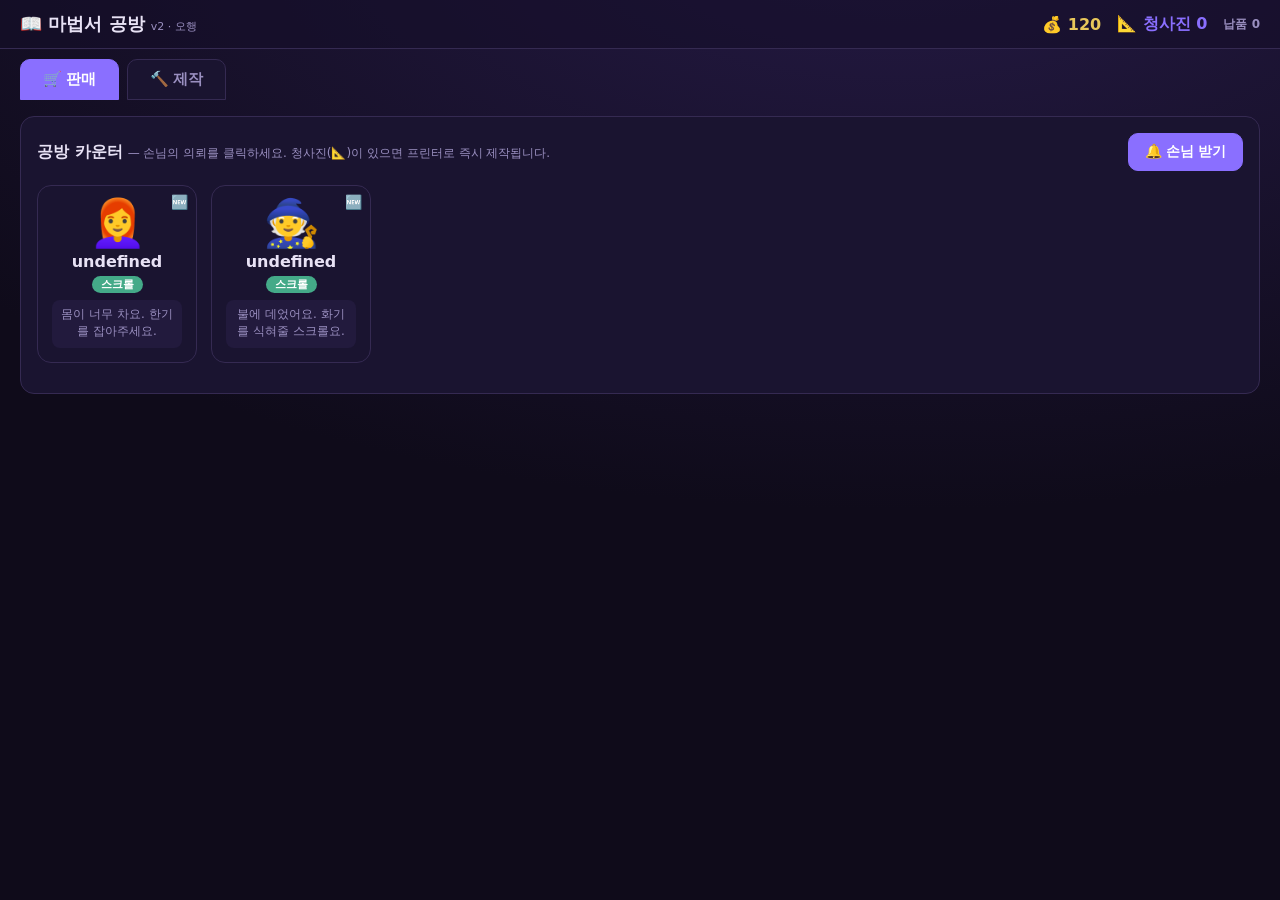
==== v2/index.html @ 802df1ad "v2 오행 프로토타입 추가 (판매/제작 탭, 청사진·프린터 루프) 리뷰 장벽(해석·공식·정보량)을 오행으로 단순화한 v2를 v2/ 폴더에 추가. - 판매 탭: NPC 손님 의뢰 →" ====
<!DOCTYPE html>
<html lang="ko">
<head>
<meta charset="UTF-8" />
<meta name="viewport" content="width=device-width, initial-scale=1.0" />
<title>마법서 공방 v2 — 오행 프로토타입</title>
<style>
/* ===================== 테마 ===================== */
:root{
  --bg:#0f0b1a; --panel:#1a1430; --panel2:#221a3d; --ink:#e8e2f5; --muted:#9a8fc0;
  --gold:#e8c75a; --accent:#8a6fff; --line:#352a52; --ok:#5ad08a; --fail:#ff7a8a;
  --wood:#5cc46a; --fire:#ef5350; --earth:#c8a06a; --metal:#f2d65a; --water:#4aa3f0;
}
*{box-sizing:border-box;}
body{margin:0;font-family:'Pretendard','Apple SD Gothic Neo','Malgun Gothic',system-ui,sans-serif;
  background:radial-gradient(1200px 600px at 70% -10%,#251a45,var(--bg));color:var(--ink);min-height:100vh;}
.topbar{display:flex;align-items:center;justify-content:space-between;padding:12px 20px;
  border-bottom:1px solid var(--line);background:rgba(20,14,40,.6);position:sticky;top:0;z-index:20;}
.topbar h1{font-size:18px;margin:0;}
.topbar .sub{font-size:11px;color:var(--muted);font-weight:400;}
.stats{display:flex;gap:16px;align-items:center;font-weight:700;}
.stats .gold{color:var(--gold);} .stats .bp{color:var(--accent);}
.tabbar{display:flex;gap:8px;padding:10px 20px 0;}
.tabbar button{flex:0 0 auto;padding:10px 22px;border:1px solid var(--line);background:var(--panel);
  color:var(--muted);border-radius:10px 10px 0 0;cursor:pointer;font-size:15px;font-weight:700;}
.tabbar button.active{background:var(--accent);color:#fff;border-color:var(--accent);}
.screen{display:none;padding:16px 20px 40px;} .screen.active{display:block;}
.card{background:var(--panel);border:1px solid var(--line);border-radius:14px;padding:16px;}
.btn{border:1px solid var(--line);background:var(--panel2);color:var(--ink);padding:9px 16px;
  border-radius:10px;cursor:pointer;font-size:14px;font-weight:600;transition:.12s;}
.btn:hover{border-color:var(--accent);} .btn:disabled{opacity:.4;cursor:not-allowed;}
.btn.primary{background:var(--accent);border-color:var(--accent);color:#fff;}
.btn.gold{background:var(--gold);border-color:var(--gold);color:#2a1f00;}
.btn.big{padding:13px 18px;font-size:16px;width:100%;}
.btn.small{padding:6px 11px;font-size:13px;}
.hint{color:var(--muted);font-size:13px;line-height:1.6;}
.tiny{font-size:12px;color:var(--muted);}
.badge{font-size:11px;font-weight:700;padding:2px 9px;border-radius:999px;background:var(--accent);color:#fff;}
.badge.t1{background:#4a8;} .badge.t2{background:var(--accent);} .badge.t3{background:var(--gold);color:#2a1f00;}

/* ===================== 판매 화면 ===================== */
.counter{display:flex;gap:14px;flex-wrap:wrap;margin:14px 0;}
.npc{width:160px;background:var(--panel);border:1px solid var(--line);border-radius:14px;padding:14px;
  cursor:pointer;text-align:center;transition:.15s;position:relative;}
.npc:hover{transform:translateY(-3px);border-color:var(--accent);}
.npc.selected{border-color:var(--gold);box-shadow:0 0 0 2px var(--gold) inset;}
.npc .face{font-size:46px;line-height:1;}
.npc .name{font-weight:700;margin:6px 0 2px;}
.npc .bubble{font-size:12px;color:var(--muted);background:var(--panel2);border-radius:8px;padding:6px;margin-top:8px;min-height:48px;}
.npc .bp-flag{position:absolute;top:8px;right:8px;font-size:14px;}
.empty-counter{color:var(--muted);font-style:italic;padding:30px;text-align:center;width:100%;}
.deal{margin-top:8px;}
.tags{display:flex;gap:6px;flex-wrap:wrap;margin:8px 0;}
.el-tag{font-size:13px;font-weight:700;padding:3px 10px;border-radius:8px;border:1px solid;}

/* ===================== 제작 화면 ===================== */
.craft-layout{display:grid;grid-template-columns:300px 1fr 280px;gap:16px;align-items:start;}
@media(max-width:1100px){.craft-layout{grid-template-columns:1fr;}}
.craft-canvas-wrap{display:flex;flex-direction:column;align-items:center;gap:10px;}
#craftSvg{width:380px;height:380px;max-width:100%;background:radial-gradient(circle,#191230,#0c0a16);
  border-radius:16px;border:1px solid var(--line);}
.wheel-wrap{display:flex;flex-direction:column;align-items:center;}
#wheelSvg{width:240px;height:240px;}
.legend{display:flex;gap:12px;font-size:12px;margin-top:4px;}
.legend .gen{color:var(--ok);} .legend .ko{color:var(--fail);}
.guide{margin-top:10px;font-size:13px;line-height:1.7;}
.guide .row{padding:5px 8px;background:var(--panel2);border-radius:8px;margin:4px 0;}
.palette-row{display:flex;gap:6px;flex-wrap:wrap;margin:6px 0 12px;}
.el-btn{flex:1;min-width:48px;border:1px solid var(--line);background:var(--panel2);color:var(--ink);
  border-radius:10px;padding:8px 4px;cursor:pointer;text-align:center;transition:.12s;}
.el-btn:hover{transform:translateY(-2px);} .el-btn .g{font-size:20px;font-weight:800;display:block;}
.el-btn .n{font-size:11px;color:var(--muted);}
.shape-list{display:flex;flex-direction:column;gap:6px;margin:8px 0;}
.shape-item{display:flex;align-items:center;gap:8px;padding:7px 10px;border:1px solid var(--line);
  border-radius:9px;background:var(--panel2);cursor:pointer;font-size:13px;}
.shape-item.active{border-color:var(--gold);background:rgba(232,199,90,.12);}
.shape-item .x{margin-left:auto;color:var(--fail);cursor:pointer;font-weight:800;}
.toggle{display:inline-flex;align-items:center;gap:6px;font-size:13px;cursor:pointer;}
.score-box{margin-top:10px;padding:10px;border-radius:10px;background:var(--panel2);}
.qbar{height:10px;border-radius:6px;background:#15102a;overflow:hidden;margin:6px 0;}
.qbar>div{height:100%;background:linear-gradient(90deg,var(--fail),var(--gold),var(--ok));}
h4{margin:10px 0 4px;font-size:13px;color:var(--muted);}
.modal{position:fixed;inset:0;background:rgba(8,5,16,.7);display:none;align-items:center;justify-content:center;z-index:50;}
.modal.show{display:flex;} .modal .inner{max-width:440px;width:90%;}
.result-stars{font-size:26px;color:var(--gold);}
</style>
</head>
<body>
<div class="topbar">
  <h1>📖 마법서 공방 <span class="sub">v2 · 오행</span></h1>
  <div class="stats">
    <span class="gold">💰 <span id="gold">120</span></span>
    <span class="bp">📐 청사진 <span id="bpCount">0</span></span>
    <span class="tiny">납품 <span id="delivered">0</span></span>
  </div>
</div>

<div class="tabbar">
  <button id="tabSell" class="active" onclick="switchScreen('sell')">🛒 판매</button>
  <button id="tabCraft" onclick="switchScreen('craft')">🔨 제작</button>
</div>

<!-- ===================== 판매 화면 ===================== -->
<section id="screenSell" class="screen active">
  <div class="card">
    <div style="display:flex;justify-content:space-between;align-items:center;">
      <div><b>공방 카운터</b> <span class="tiny">— 손님의 의뢰를 클릭하세요. 청사진(📐)이 있으면 프린터로 즉시 제작됩니다.</span></div>
      <button class="btn primary" onclick="spawnCustomer()">🔔 손님 받기</button>
    </div>
    <div id="counter" class="counter"></div>
  </div>
  <div id="dealCard" class="card deal" style="display:none;"></div>
</section>

<!-- ===================== 제작 화면 ===================== -->
<section id="screenCraft" class="screen">
  <div id="craftEmpty" class="card hint">판매 화면에서 <b>직접 제작이 필요한 의뢰</b>를 선택하면 여기서 마법서를 만듭니다.</div>
  <div id="craftMain" class="craft-layout" style="display:none;">
    <!-- 좌: 의뢰 + 오행 바퀴 + 가이드 -->
    <div class="card">
      <div style="display:flex;gap:8px;align-items:center;"><span id="cComTier" class="badge"></span><b id="cComNpc"></b></div>
      <p id="cComText" class="hint" style="margin:8px 0;"></p>
      <div id="cComTags" class="tags"></div>
      <div class="wheel-wrap">
        <svg id="wheelSvg" viewBox="0 0 240 240"></svg>
        <div class="legend"><span class="gen">➜ 상생(룬)</span><span class="ko">★ 상극(도형)</span></div>
      </div>
      <div id="guide" class="guide"></div>
    </div>
    <!-- 중: 마법진 캔버스 -->
    <div class="craft-canvas-wrap">
      <svg id="craftSvg" viewBox="0 0 360 360"></svg>
      <div class="tiny">중심에서 바깥으로 도형이 겹겹이 쌓입니다 · 활성 도형(노란 테두리)에 룬이 붙습니다</div>
    </div>
    <!-- 우: 컨트롤 -->
    <div class="card">
      <h4>① 도형 추가 (상극 · 최대 5)</h4>
      <div id="shapePalette" class="palette-row"></div>
      <div id="shapeList" class="shape-list"></div>

      <h4>② 룬 추가 (상생 · 활성 도형당 최대 5칸)</h4>
      <div id="runePalette" class="palette-row"></div>
      <label class="toggle"><input type="checkbox" id="comboToggle" /> 🔗 조합 모드 (마지막 칸에 2번째 룬 부착)</label>

      <div class="score-box">
        <div style="display:flex;justify-content:space-between;font-size:13px;">
          <span>예상 품질</span><span id="qNum">0%</span>
        </div>
        <div class="qbar"><div id="qBar" style="width:0%"></div></div>
        <div id="qNote" class="tiny"></div>
      </div>
      <button id="finishBtn" class="btn gold big" style="margin-top:10px;" onclick="finishCraft()">✅ 제작 완료 · 청사진 등록</button>
      <button class="btn small" style="margin-top:6px;" onclick="resetCraft()">초기화</button>
    </div>
  </div>
</section>

<!-- 결과 모달 -->
<div id="modal" class="modal"><div class="inner card" id="modalInner"></div></div>

<script>
/* ============================================================
   오행 데이터.  상생 순서 인덱스: 목0 화1 토2 금3 수4
   상생(生): i → (i+1)%5   |   상극(剋): i → (i+2)%5
   위협 T의 상극 도형 = (T+3)%5  /  도형 E의 상생 룬 = (E+4)%5
   ============================================================ */
const ELEMENTS = [
  { ko:'목', han:'木', geo:'rect',     color:'var(--wood)',  raw:'#5cc46a' },
  { ko:'화', han:'火', geo:'triangle', color:'var(--fire)',  raw:'#ef5350' },
  { ko:'토', han:'土', geo:'square',   color:'var(--earth)', raw:'#c8a06a' },
  { ko:'금', han:'金', geo:'circle',   color:'var(--metal)', raw:'#f2d65a' },
  { ko:'수', han:'水', geo:'diamond',  color:'var(--water)', raw:'#4aa3f0' },
];
const overcomeCounter = T => (T+3)%5;   // 위협을 제압하는 도형 원소
const generateRune    = E => (E+4)%5;   // 도형을 키우는 룬 원소
const elName = i => ELEMENTS[i].ko + '(' + ELEMENTS[i].han + ')';

/* 난이도별 요구치 */
const TIER = {
  1:{ shapes:1, runes:1, reward:35, label:'스크롤' },
  2:{ shapes:2, runes:2, reward:80, label:'마법서' },
  3:{ shapes:3, runes:2, reward:160, label:'대마법서' },
};

/* NPC 풀 (문구는 짧게!) */
const NPCS = [
  { face:'🧑‍🌾', name:'약초상 마리' },
  { face:'🧔', name:'사냥꾼 그롬' },
  { face:'👩‍🦰', name:'귀부인 셀라' },
  { face:'🧙', name:'노현자 펜' },
  { face:'🧝', name:'음유시인 리아' },
  { face:'👨‍🍳', name:'주방장 보르' },
];
/* 의뢰 템플릿: threats 는 원소 인덱스. tier 로 요구치 결정 */
const COMM_TEMPLATES = [
  { tier:1, threats:[1], text:'불에 데었어요. 화기를 식혀줄 스크롤요.' },          // 화 → 수
  { tier:1, threats:[4], text:'몸이 너무 차요. 한기를 잡아주세요.' },              // 수 → 토
  { tier:1, threats:[0], text:'독초에 쏘였소. 뻗치는 기운을 베어주오.' },          // 목 → 금
  { tier:1, threats:[2], text:'땅 기운에 짓눌렸소. 풀어주시오.' },                // 토 → 목
  { tier:1, threats:[3], text:'쇠붙이 저주에 베였어요.' },                        // 금 → 화
  { tier:2, threats:[1,4], text:'고열과 오한이 번갈아 와요. 둘 다 잡아주세요.' },  // 화,수
  { tier:2, threats:[0,2], text:'독과 탁한 땅기운이 겹쳤소.' },                   // 목,토
  { tier:2, threats:[3,1], text:'칼에 베이고 불에 그을렸네.' },                   // 금,화
  { tier:3, threats:[1,4,0], text:'열·한기·독이 한꺼번에. 대마법서가 필요하오.' },// 화,수,목
  { tier:3, threats:[2,3,4], text:'땅·쇠·물의 삼중 저주를 풀어주오.' },          // 토,금,수
];

/* ============================================================ 상태 */
let state = {
  gold:120, delivered:0,
  blueprints:{},          // type -> { quality, reward }
  customers:[],           // 대기 손님
  selectedCustomer:null,
  craft:null,             // 진행 중 제작 { commission, shapes:[{el,runes:[[..]]}], active }
};
let nextId = 1;

/* ============================================================ 유틸 */
const $ = id => document.getElementById(id);
function comTypeKey(c){ return 't'+c.tier+'_'+[...c.threats].sort().join('-'); }
function makeCommission(tpl){
  const npc = NPCS[Math.floor(Math.random()*NPCS.length)];
  const c = { id:nextId++, tier:tpl.tier, threats:tpl.threats.slice(), text:tpl.text,
              npc:npc.name, face:npc.face };
  c.type = comTypeKey(c);
  return c;
}

/* ============================================================ 화면 전환 */
function switchScreen(s){
  $('tabSell').classList.toggle('active', s==='sell');
  $('tabCraft').classList.toggle('active', s==='craft');
  $('screenSell').classList.toggle('active', s==='sell');
  $('screenCraft').classList.toggle('active', s==='craft');
}

/* ============================================================ 판매 화면 */
function spawnCustomer(){
  if(state.customers.length>=4){ return; }
  // 초반엔 tier1 위주, 납품할수록 상위 등장
  const pool = COMM_TEMPLATES.filter(t => t.tier===1 ||
      (t.tier===2 && state.delivered>=2) || (t.tier===3 && state.delivered>=5));
  const tpl = pool[Math.floor(Math.random()*pool.length)];
  state.customers.push(makeCommission(tpl));
  renderCounter();
}
function renderCounter(){
  const box = $('counter'); box.innerHTML='';
  if(state.customers.length===0){
    box.innerHTML='<div class="empty-counter">손님이 없습니다. <b>🔔 손님 받기</b>를 눌러보세요.</div>';
    return;
  }
  state.customers.forEach(c=>{
    const has = !!state.blueprints[c.type];
    const d=document.createElement('div');
    d.className='npc'+(state.selectedCustomer===c.id?' selected':'');
    d.onclick=()=>selectCustomer(c.id);
    d.innerHTML=`<div class="bp-flag">${has?'📐':'🆕'}</div>
      <div class="face">${c.face}</div><div class="name">${c.name}</div>
      <span class="badge t${c.tier}">${TIER[c.tier].label}</span>
      <div class="bubble">${c.text}</div>`;
    box.appendChild(d);
  });
}
function selectCustomer(id){
  state.selectedCustomer=id; renderCounter();
  const c=state.customers.find(x=>x.id===id); if(!c) return;
  const has=state.blueprints[c.type];
  const tags=c.threats.map(t=>elTagHtml(t,'위협')).join('');
  let action;
  if(has){
    const cost=Math.round(TIER[c.tier].reward*0.25);
    const profit=Math.round(TIER[c.tier].reward*has.quality)-cost;
    action=`<p class="tiny">이 유형의 청사진이 있습니다 (품질 ${Math.round(has.quality*100)}%).</p>
      <button class="btn gold big" onclick="printDeliver(${c.id})">🖨 프린터로 제작 (-${cost}💰 → 예상 +${profit}💰)</button>`;
  }else{
    action=`<p class="tiny">처음 보는 유형입니다. 직접 제작해 청사진을 만드세요.</p>
      <button class="btn primary big" onclick="startCraft(${c.id})">🔨 직접 제작하기</button>`;
  }
  $('dealCard').style.display='block';
  $('dealCard').innerHTML=`<div style="display:flex;gap:10px;align-items:center;">
      <span class="face" style="font-size:34px;">${c.face}</span>
      <div><b>${c.name}</b> · <span class="badge t${c.tier}">${TIER[c.tier].label}</span><br>
      <span class="hint">${c.text}</span></div></div>
    <div class="tags">${tags}</div>${action}`;
}
function elTagHtml(i,prefix){
  const e=ELEMENTS[i];
  return `<span class="el-tag" style="color:${e.color};border-color:${e.color};">${prefix?prefix+' ':''}${e.ko}${e.han}</span>`;
}
function printDeliver(id){
  const c=state.customers.find(x=>x.id===id); if(!c) return;
  const bp=state.blueprints[c.type]; const cost=Math.round(TIER[c.tier].reward*0.25);
  if(state.gold<cost){ alert('골드가 부족합니다.'); return; }
  const profit=Math.round(TIER[c.tier].reward*bp.quality);
  state.gold += profit-cost; state.delivered++;
  removeCustomer(id);
  renderAll();
  showResult(`🖨 프린터 납품 완료`, c, bp.quality, profit-cost, true);
}
function removeCustomer(id){
  state.customers=state.customers.filter(x=>x.id!==id);
  if(state.selectedCustomer===id){ state.selectedCustomer=null; $('dealCard').style.display='none'; }
}

/* ============================================================ 제작 시작 */
function startCraft(id){
  const c=state.customers.find(x=>x.id===id); if(!c) return;
  state.craft={ commission:c, shapes:[], active:-1 };
  $('craftEmpty').style.display='none'; $('craftMain').style.display='grid';
  switchScreen('craft');
  buildPalettes(); renderCraft();
}
function buildPalettes(){
  const mk=(box,onclick)=>{ box.innerHTML='';
    ELEMENTS.forEach((e,i)=>{ const b=document.createElement('button');
      b.className='el-btn'; b.onclick=()=>onclick(i);
      b.innerHTML=`<span class="g" style="color:${e.color}">${e.han}</span><span class="n">${e.ko}</span>`;
      box.appendChild(b); }); };
  mk($('shapePalette'), addShape);
  mk($('runePalette'), addRune);
}
function addShape(el){
  const cr=state.craft; if(cr.shapes.length>=5) return;
  cr.shapes.push({ el, runes:[] }); cr.active=cr.shapes.length-1; renderCraft();
}
function addRune(el){
  const cr=state.craft; if(cr.active<0){ return; }
  const sh=cr.shapes[cr.active];
  if($('comboToggle').checked && sh.runes.length>0 && sh.runes[sh.runes.length-1].length<2){
    sh.runes[sh.runes.length-1].push(el);      // 마지막 칸에 2번째 룬 부착
  }else{
    if(sh.runes.length<5) sh.runes.push([el]); // 새 룬 칸
  }
  renderCraft();
}
function selectShape(i){ state.craft.active=i; renderCraft(); }
function removeShape(i,ev){ ev.stopPropagation();
  state.craft.shapes.splice(i,1);
  state.craft.active=Math.min(state.craft.active,state.craft.shapes.length-1);
  renderCraft();
}
function resetCraft(){ state.craft.shapes=[]; state.craft.active=-1; renderCraft(); }

/* ============================================================ 채점 */
function scoreCraft(){
  const cr=state.craft, c=cr.commission, req=TIER[c.tier];
  let score=0,max=0; const notes=[];
  // 도형(상극) 채점: 각 위협마다 (T+3)%5 도형 필요
  c.threats.forEach(T=>{
    const need=overcomeCounter(T); max+=30;
    if(cr.shapes.some(s=>s.el===need)) score+=30;
    else notes.push(`위협 ${elName(T)} → 도형 ${elName(need)} 필요`);
  });
  // 룬(상생) 채점: 각 도형마다 (E+4)%5 룬, 요구 개수만큼
  cr.shapes.forEach(s=>{
    const need=generateRune(s.el); const r=req.runes; max+=r*12;
    let good=0,combo=0;
    s.runes.forEach(slot=>{
      if(slot.includes(need)) good++;
      if(slot.length===2 && slot.includes(need) && slot.includes(s.el)) combo++; // 상생+자기강화 콤보
    });
    score+=Math.min(good,r)*12 + combo*6;
    max+=r*0; // combo는 보너스(분모 제외)
  });
  // 과부족 패널티(약): 요구보다 도형이 많으면 약간 감점
  if(cr.shapes.length>req.shapes) score-=(cr.shapes.length-req.shapes)*5;
  score=Math.max(0,score);
  const quality=max>0?Math.min(1,score/max):0;
  return { quality, notes, ok:notes.length===0 && cr.shapes.length>0 };
}

/* ============================================================ 제작 완료 */
function finishCraft(){
  const cr=state.craft, c=cr.commission;
  const r=scoreCraft();
  if(cr.shapes.length===0){ alert('도형을 하나 이상 배치하세요.'); return; }
  // 청사진 등록(더 높은 품질이면 갱신)
  const prev=state.blueprints[c.type];
  if(!prev || r.quality>prev.quality) state.blueprints[c.type]={ quality:r.quality, reward:TIER[c.tier].reward };
  const reward=Math.round(TIER[c.tier].reward*r.quality);
  state.gold+=reward; state.delivered++;
  removeCustomer(c.id);
  state.craft=null; $('craftMain').style.display='none'; $('craftEmpty').style.display='block';
  renderAll(); switchScreen('sell');
  showResult('🔨 직접 제작 납품 + 청사진 등록!', c, r.quality, reward, false);
}

function showResult(title,c,quality,gold,printed){
  const stars=Math.max(1,Math.round(quality*5));
  $('modalInner').innerHTML=`<h3 style="margin:0 0 6px;">${title}</h3>
    <div class="hint">${c.face} ${c.npc} · ${TIER[c.tier].label}</div>
    <div class="result-stars" style="margin:10px 0;">${'★'.repeat(stars)}${'☆'.repeat(5-stars)}</div>
    <div>품질 <b>${Math.round(quality*100)}%</b> · 수익 <b style="color:var(--gold)">+${gold}💰</b></div>
    ${printed?'<p class="tiny">청사진으로 자동 제작했습니다.</p>'
             :'<p class="tiny">이제 같은 유형 의뢰는 프린터로 즉시 제작할 수 있습니다.</p>'}
    <button class="btn primary big" style="margin-top:12px;" onclick="closeModal()">확인</button>`;
  $('modal').classList.add('show');
}
function closeModal(){ $('modal').classList.remove('show'); }

/* ============================================================ 오행 바퀴 렌더 */
function wheelNodePos(i,r){ const a=(-90+i*72)*Math.PI/180; return {x:120+r*Math.cos(a),y:120+r*Math.sin(a)}; }
function renderWheel(){
  const cr=state.craft; const threats=cr?cr.commission.threats:[];
  const counters=threats.map(overcomeCounter);
  let s='';
  // 상생 외곽 호살표 (i -> i+1)
  for(let i=0;i<5;i++){
    const p1=wheelNodePos(i,82), p2=wheelNodePos((i+1)%5,82);
    s+=`<line x1="${p1.x}" y1="${p1.y}" x2="${p2.x}" y2="${p2.y}" stroke="var(--ok)" stroke-width="2" opacity="0.45"/>`;
  }
  // 상극 펜타그램 (i -> i+2)
  for(let i=0;i<5;i++){
    const p1=wheelNodePos(i,70), p2=wheelNodePos((i+2)%5,70);
    s+=`<line x1="${p1.x}" y1="${p1.y}" x2="${p2.x}" y2="${p2.y}" stroke="var(--fail)" stroke-width="1.4" opacity="0.35"/>`;
  }
  // 노드
  ELEMENTS.forEach((e,i)=>{
    const p=wheelNodePos(i,82);
    const isThreat=threats.includes(i), isCounter=counters.includes(i);
    const ring=isThreat?'stroke="var(--fail)" stroke-width="4"':isCounter?'stroke="var(--gold)" stroke-width="4"':'stroke="'+e.color+'" stroke-width="2"';
    s+=`<circle cx="${p.x}" cy="${p.y}" r="20" fill="#15102a" ${ring}/>
        <text x="${p.x}" y="${p.y+6}" text-anchor="middle" font-size="18" font-weight="800" fill="${e.color}">${e.han}</text>`;
    if(isThreat) s+=`<text x="${p.x}" y="${p.y-26}" text-anchor="middle" font-size="10" fill="var(--fail)">위협</text>`;
    else if(isCounter) s+=`<text x="${p.x}" y="${p.y-26}" text-anchor="middle" font-size="10" fill="var(--gold)">도형</text>`;
  });
  $('wheelSvg').innerHTML=s;
}

/* ============================================================ 마법진 캔버스 렌더 */
function shapePath(geo,cx,cy,r,color,w,active){
  const op=active?1:0.55; const sw=active?w+1:w;
  switch(geo){
    case 'circle': return `<circle cx="${cx}" cy="${cy}" r="${r}" fill="none" stroke="${color}" stroke-width="${sw}" opacity="${op}"/>`;
    case 'square': return `<rect x="${cx-r}" y="${cy-r}" width="${r*2}" height="${r*2}" fill="none" stroke="${color}" stroke-width="${sw}" opacity="${op}"/>`;
    case 'diamond': return `<polygon points="${cx},${cy-r} ${cx+r},${cy} ${cx},${cy+r} ${cx-r},${cy}" fill="none" stroke="${color}" stroke-width="${sw}" opacity="${op}"/>`;
    case 'triangle': return `<polygon points="${cx},${cy-r} ${cx+r*0.87},${cy+r*0.5} ${cx-r*0.87},${cy+r*0.5}" fill="none" stroke="${color}" stroke-width="${sw}" opacity="${op}"/>`;
    case 'rect': { const w2=r*0.95,h2=r*1.45; return `<rect x="${cx-w2}" y="${cy-h2}" width="${w2*2}" height="${h2*2}" fill="none" stroke="${color}" stroke-width="${sw}" opacity="${op}"/>`; }
  }
  return '';
}
function renderCraft(){
  const cr=state.craft; if(!cr) return;
  const c=cr.commission;
  // 좌측 의뢰 정보
  $('cComTier').className='badge t'+c.tier; $('cComTier').textContent=TIER[c.tier].label;
  $('cComNpc').textContent=c.face+' '+c.npc;
  $('cComText').textContent=c.text;
  $('cComTags').innerHTML=c.threats.map(t=>elTagHtml(t,'위협')).join('');
  // 가이드
  const req=TIER[c.tier];
  let g=`<div class="row">이 의뢰엔 <b>도형 ${req.shapes}개 · 칸당 룬 ${req.runes}개</b>가 적정합니다.</div>`;
  c.threats.forEach(T=>{ const sc=overcomeCounter(T), ru=generateRune(sc);
    g+=`<div class="row">위협 <b style="color:${ELEMENTS[T].color}">${elName(T)}</b> → 상극 도형 <b style="color:${ELEMENTS[sc].color}">${elName(sc)}</b> → 상생 룬 <b style="color:${ELEMENTS[ru].color}">${elName(ru)}</b></div>`; });
  $('guide').innerHTML=g;
  renderWheel();

  // 캔버스
  const cx=180,cy=180, base=150, shrink=24;
  let s=`<circle cx="180" cy="180" r="158" fill="none" stroke="#2a2148" stroke-width="1"/>`;
  cr.shapes.forEach((sh,i)=>{
    const r=base-i*shrink; const e=ELEMENTS[sh.el]; const active=i===cr.active;
    s+=shapePath(e.geo,cx,cy,r,e.raw,2.4,active);
    // 활성 도형 라벨
    s+=`<text x="${cx}" y="${cy-r+ (e.geo==='rect'? -2 : 14)}" text-anchor="middle" font-size="12" fill="${e.raw}" opacity="${active?1:0.5}">${e.han}</text>`;
    // 룬: 도형 안쪽 링에 분포
    const rr=r*0.74; const n=sh.runes.length;
    sh.runes.forEach((slot,k)=>{
      const a=(-90+(n>1?k*(360/n):0))*Math.PI/180;
      const x=cx+rr*Math.cos(a), y=cy+rr*Math.sin(a);
      s+=`<circle cx="${x}" cy="${y}" r="11" fill="#120d20" stroke="${active?'#e8c75a':'#5a4f7a'}" stroke-width="1.5"/>`;
      slot.forEach((re,m)=>{
        const off=slot.length===2?(m===0?-5:5):0;
        s+=`<text x="${x+off}" y="${y+4}" text-anchor="middle" font-size="${slot.length===2?9:12}" font-weight="800" fill="${ELEMENTS[re].raw}">${ELEMENTS[re].han}</text>`;
      });
    });
  });
  $('craftSvg').innerHTML=s;

  // 도형 리스트
  const list=$('shapeList'); list.innerHTML='';
  cr.shapes.forEach((sh,i)=>{ const e=ELEMENTS[sh.el];
    const d=document.createElement('div'); d.className='shape-item'+(i===cr.active?' active':'');
    d.onclick=()=>selectShape(i);
    d.innerHTML=`<b style="color:${e.color}">${e.han}</b> ${e.ko} <span class="tiny">· 룬 ${sh.runes.length}</span>
      <span class="x" onclick="removeShape(${i},event)">✕</span>`;
    list.appendChild(d);
  });

  // 품질 미리보기
  const r2=scoreCraft();
  $('qNum').textContent=Math.round(r2.quality*100)+'%';
  $('qBar').style.width=Math.round(r2.quality*100)+'%';
  $('qNote').textContent=r2.notes.length? ('보완: '+r2.notes[0]) : '요구 조건을 충족했습니다 👍';
  $('finishBtn').disabled = cr.shapes.length===0;
}

/* ============================================================ 공통 렌더 */
function renderAll(){
  $('gold').textContent=state.gold;
  $('bpCount').textContent=Object.keys(state.blueprints).length;
  $('delivered').textContent=state.delivered;
  renderCounter();
}

/* ============================================================ 시작 */
spawnCustomer(); spawnCustomer();
renderAll();
</script>
</body>
</html>
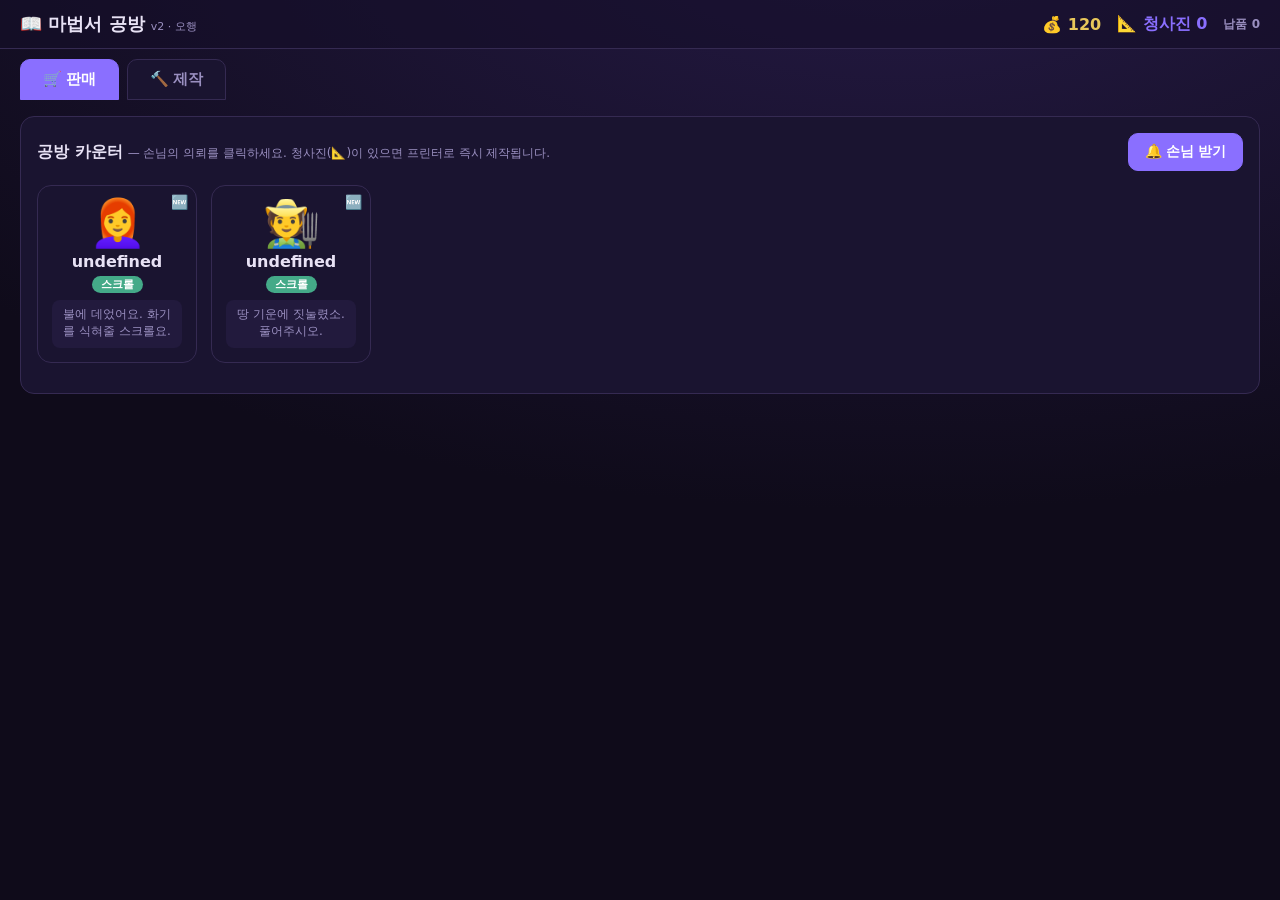
==== commit 25c45f01: "판매: 청사진 있어도 '직접 다시 만들기' 버튼 항상 노출 저품질/잘못된 청사진을 직접 재제작해 갱신할 수 있도록 프린터 버튼과 함께 직접제작 버튼 제공." ====
--- a/v2/index.html
+++ b/v2/index.html
@@ -267,15 +267,17 @@
   const c=state.customers.find(x=>x.id===id); if(!c) return;
   const has=state.blueprints[c.type];
   const tags=c.threats.map(t=>elTagHtml(t,'위협')).join('');
-  let action;
+  // 직접 제작 버튼은 항상 제공 (청사진이 잘못됐을 때 새로 만들 수 있도록)
+  const craftLabel = has ? '🔨 직접 다시 만들기 (청사진 갱신)' : '🔨 직접 제작하기';
+  let action = `<button class="btn primary big" onclick="startCraft(${c.id})">${craftLabel}</button>`;
   if(has){
     const cost=Math.round(TIER[c.tier].reward*0.25);
     const profit=Math.round(TIER[c.tier].reward*has.quality)-cost;
-    action=`<p class="tiny">이 유형의 청사진이 있습니다 (품질 ${Math.round(has.quality*100)}%).</p>
-      <button class="btn gold big" onclick="printDeliver(${c.id})">🖨 프린터로 제작 (-${cost}💰 → 예상 +${profit}💰)</button>`;
+    action = `<p class="tiny">이 유형의 청사진이 있습니다 (품질 ${Math.round(has.quality*100)}%). 품질이 낮으면 직접 다시 만들어 갱신하세요.</p>
+      <button class="btn gold big" onclick="printDeliver(${c.id})">🖨 프린터로 제작 (-${cost}💰 → 예상 +${profit}💰)</button>
+      <button class="btn big" style="margin-top:6px;" onclick="startCraft(${c.id})">${craftLabel}</button>`;
   }else{
-    action=`<p class="tiny">처음 보는 유형입니다. 직접 제작해 청사진을 만드세요.</p>
-      <button class="btn primary big" onclick="startCraft(${c.id})">🔨 직접 제작하기</button>`;
+    action = `<p class="tiny">처음 보는 유형입니다. 직접 제작해 청사진을 만드세요.</p>` + action;
   }
   $('dealCard').style.display='block';
   $('dealCard').innerHTML=`<div style="display:flex;gap:10px;align-items:center;">
